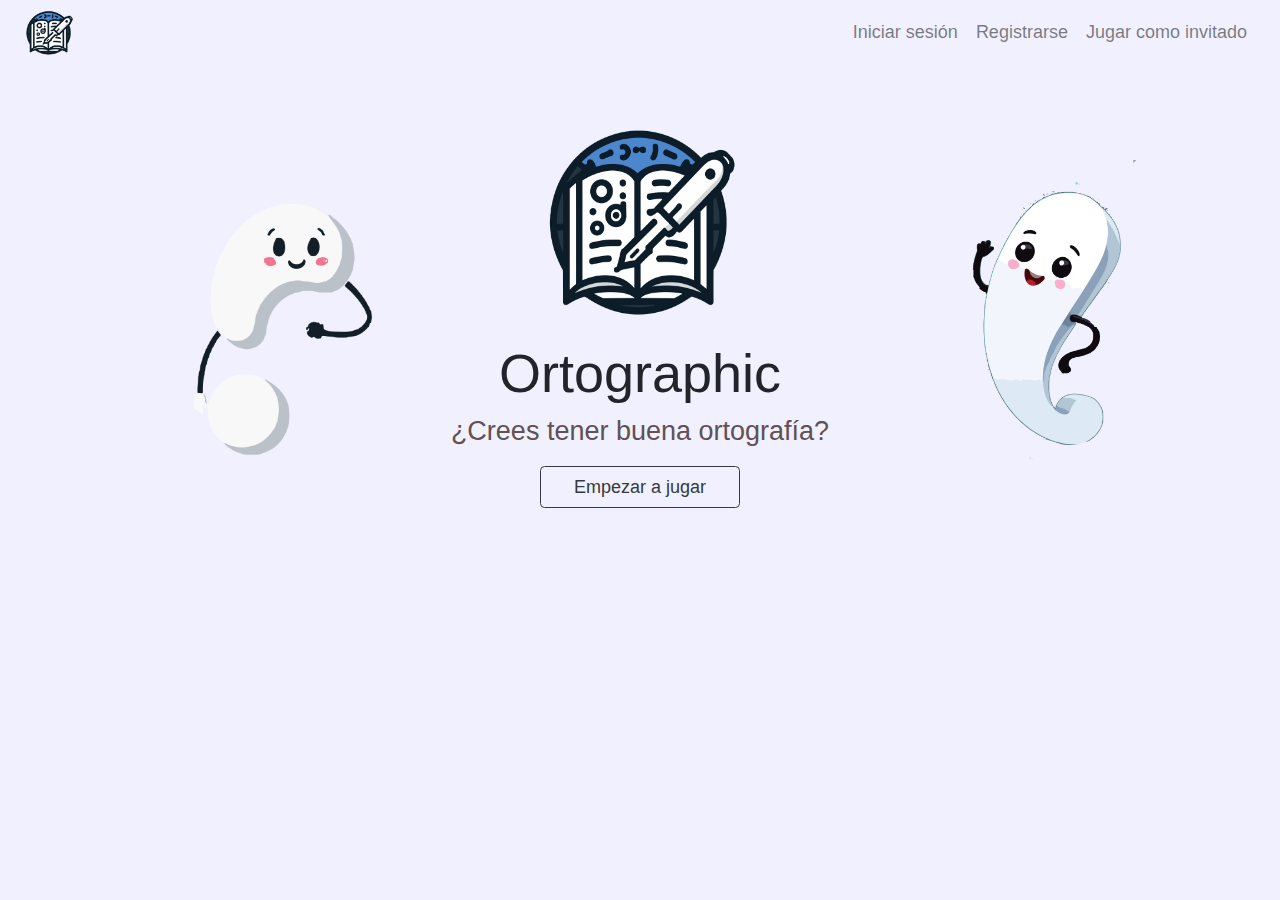
==== index.html @ 2eb11c01 "Agrege placeholders" ====
<!DOCTYPE html>
<html lang="en">

<head>
    <meta charset="UTF-8">
    <meta name="viewport" content="width=device-width, initial-scale=1.0">
    <!--Boostrap-->
    <link rel="stylesheet" href="https://cdn.jsdelivr.net/npm/bootstrap@4.4.1/dist/css/bootstrap.min.css"
        integrity="sha384-Vkoo8x4CGsO3+Hhxv8T/Q5PaXtkKtu6ug5TOeNV6gBiFeWPGFN9MuhOf23Q9Ifjh" crossorigin="anonymous">
    <!--CSS-->
    <link rel="stylesheet" href="assets/css/index.css">
    <link rel="shortcut icon" href="assets/imagenes/logoOrtographic.webp" type="image/x-icon">
    <title>Ortographic game</title>
</head>

<body>
    <nav class="navbar navbar-expand-sm navbar-light">
        <div class="container-fluid">
            <button class="navbar-toggler" type="button" data-bs-toggle="collapse" data-bs-target="#navbar-toggler"
                aria-controls="navbarTogglerDemo01" aria-expanded="false" aria-label="Toggle navigation">
                <span class="navbar-toggler-icon"></span>
            </button>
            <div class="collapse navbar-collapse" id="navbar-toggler">
                <img src="assets/imagenes/logoOrtographic.webp" width="50" alt="Logo Ortographic" class="Logo-index">
                <ul class="navbar-nav d-flex justify-content-center align-items-center">
                    <li class="nav-item">
                        <a class="nav-link " aria-current="page" href="login.html">Iniciar sesión</a>
                    </li>
                    <li class="nav-item">
                        <a class="nav-link" href="registro.html">Registrarse</a>
                    </li>
                    <li class="nav-item">
                        <a class="nav-link" href="invitado.html">Jugar como invitado</a>
                    </li>
                </ul>
            </div>
        </div>
    </nav>
    <div class="hero align-items-strethc" id="hero">
        <div class="hero-principal d-flex flex-column justify-content-center align-items-center">
            <img src="assets/imagenes/logoOrtographic.webp" alt="Logo Ortographic" class="hero-imagen">
            <h1>Ortographic</h1>
            <h2>¿Crees tener buena ortografía?</h2>
            <img src="assets/imagenes/Grammi.webp" alt="Grammi" class="grammi">
            <img src="assets/imagenes/Queest.webp" alt="Queest" class="queest">
            <button type="button" class="btn btn-outline-dark">Empezar a jugar</button>
        </div>
    </div>

    <script src="https://cdn.jsdelivr.net/npm/bootstrap@5.3.2/dist/js/bootstrap.min.js"
        integrity="sha384-BBtl+eGJRgqQAUMxJ7pMwbEyER4l1g+O15P+16Ep7Q9Q+zqX6gSbd85u4mG4QzX+"
        crossorigin="anonymous"></script>
</body>

</html>
---- assets/css/index.css ----
@import url('https://fonts.googleapis.com/css2?family=Edu+TAS+Beginner&family=Rubik+Dirt&display=swap');

* {
    padding: 0;
    margin: 0;
    font-size: 18px;
    /* background: #f5f6f7; */
    background: rgb(240, 240, 255);
}

.navbar {
    padding: 0.5rem;
    background-color: rgb(240, 240, 255);
}

.navbar-collapse {
    align-items: center;
    justify-content: space-between;
}

@media screen and (max-width: 575px) {
    .Logo-index {
        display: none;
    }

    .grammi {
        display: none;
    }

    .queest {
        display: none;
    }
}

@media screen and (max-width: 992px) {
    .grammi {
        display: none;
    }

    .queest {
        display: none;
    }
}

.hero {
    background: #f5f6f7;
    min-height: 450px;
    text-align: center;
}

.hero-principal {
    padding: 2rem;
}

.hero-imagen {
    width: 200px;
    height: 200px;
    margin: 20px;
}

.hero-principal h1 {
    /* font-family: 'Rubik Dirt', cursive; */
    font-size: 3rem;
}

.hero-principal h2 {
    font-size: 1.5rem;
    color: #615151;
}

.grammi {
    width: 300px;
    height: 300px;
    position: absolute;
    right: 5rem;
}

.queest {
    width: 350px;
    height: 350px;
    position: absolute;
    left: 4rem;
}

.btn {
    margin: 10px;
    width: 200px;
    background: rgb(240, 240, 255);
}
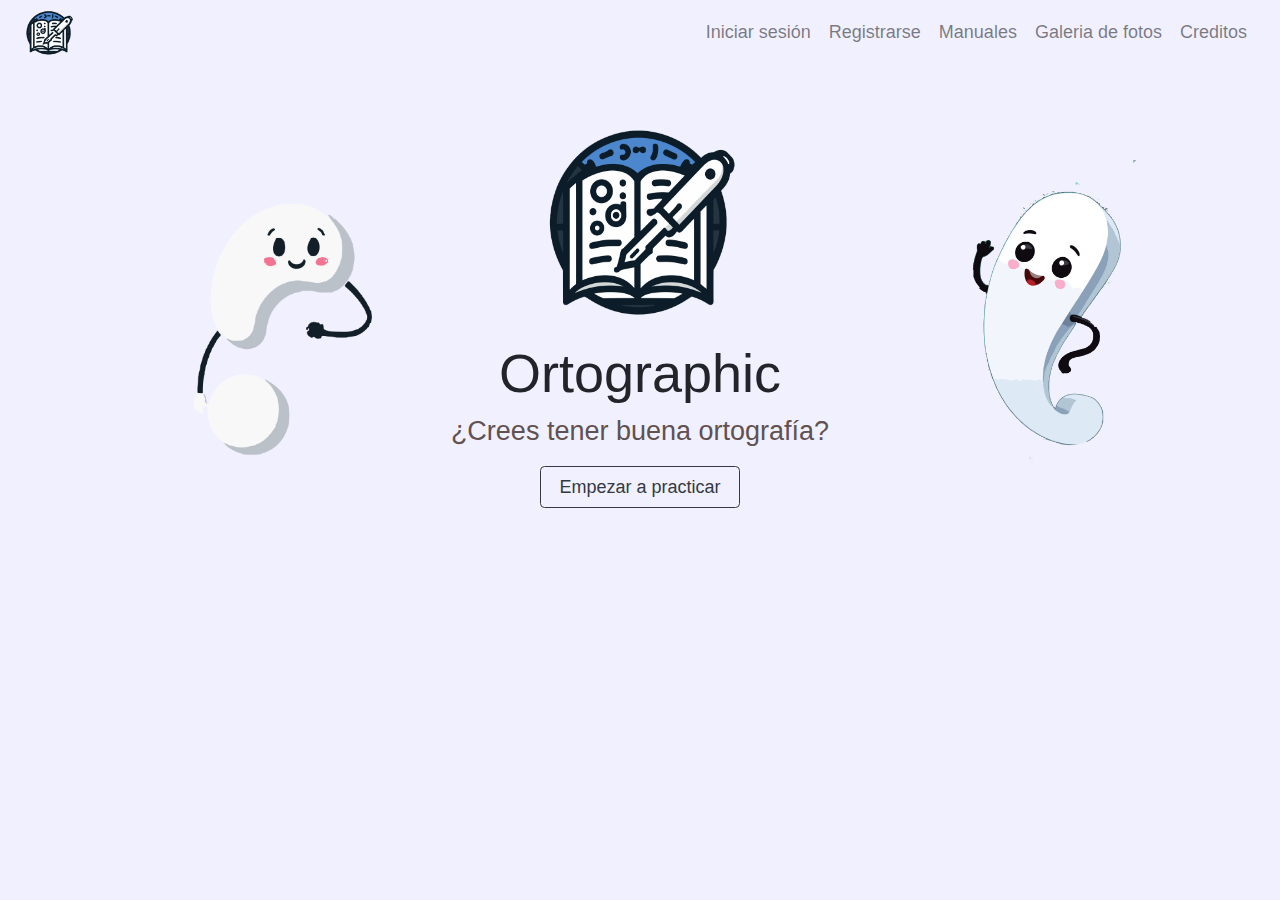
==== commit 55a954b5: "Cambios en la barra de navegación" ====
--- a/index.html
+++ b/index.html
@@ -14,7 +14,7 @@
 </head>
 
 <body>
-    <nav class="navbar navbar-expand-sm navbar-light">
+    <nav class="navbar navbar-expand-md navbar-light">
         <div class="container-fluid">
             <button class="navbar-toggler" type="button" data-bs-toggle="collapse" data-bs-target="#navbar-toggler"
                 aria-controls="navbarTogglerDemo01" aria-expanded="false" aria-label="Toggle navigation">
@@ -30,7 +30,13 @@
                         <a class="nav-link" href="registro.html">Registrarse</a>
                     </li>
                     <li class="nav-item">
-                        <a class="nav-link" href="invitado.html">Jugar como invitado</a>
+                        <a class="nav-link" href="#">Manuales</a>
+                    </li>
+                    <li class="nav-item">
+                        <a class="nav-link" href="#">Galeria de fotos</a>
+                    </li>
+                    <li class="nav-item">
+                        <a class="nav-link" href="#">Creditos</a>
                     </li>
                 </ul>
             </div>
@@ -43,7 +49,7 @@
             <h2>¿Crees tener buena ortografía?</h2>
             <img src="assets/imagenes/Grammi.webp" alt="Grammi" class="grammi">
             <img src="assets/imagenes/Queest.webp" alt="Queest" class="queest">
-            <button type="button" class="btn btn-outline-dark">Empezar a jugar</button>
+            <button type="button" class="btn btn-outline-dark">Empezar a practicar</button>
         </div>
     </div>
 
--- a/assets/css/index.css
+++ b/assets/css/index.css
@@ -5,6 +5,9 @@
     margin: 0;
     font-size: 18px;
     /* background: #f5f6f7; */
+}
+
+body {
     background: rgb(240, 240, 255);
 }
 
@@ -18,20 +21,6 @@
     justify-content: space-between;
 }
 
-@media screen and (max-width: 575px) {
-    .Logo-index {
-        display: none;
-    }
-
-    .grammi {
-        display: none;
-    }
-
-    .queest {
-        display: none;
-    }
-}
-
 @media screen and (max-width: 992px) {
     .grammi {
         display: none;
@@ -42,8 +31,13 @@
     }
 }
 
+@media screen and (max-width: 767px) {
+    .Logo-index {
+        display: none;
+    }
+}
+
 .hero {
-    background: #f5f6f7;
     min-height: 450px;
     text-align: center;
 }
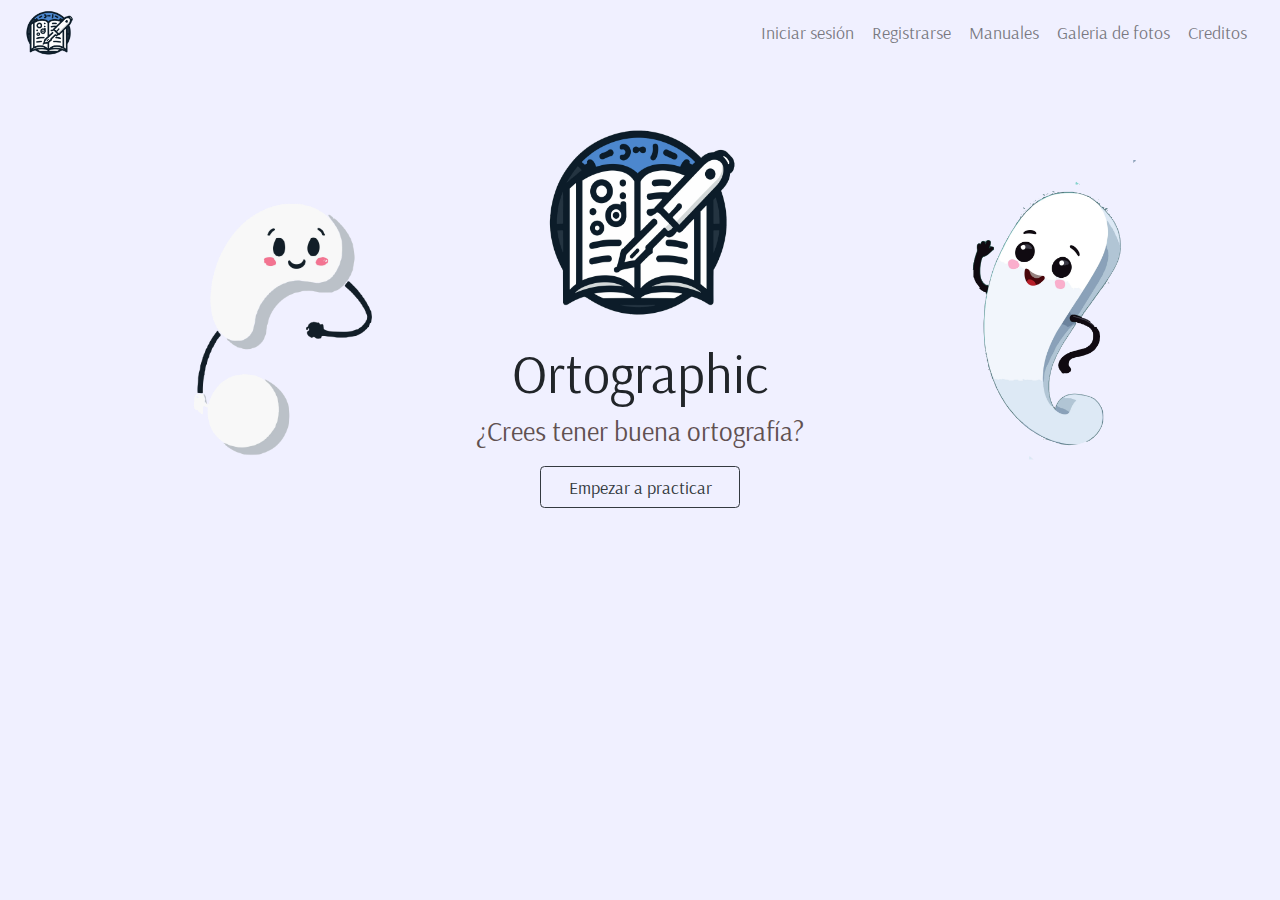
==== commit 298653be: "Agregacion de categorias" ====
--- a/index.html
+++ b/index.html
@@ -49,10 +49,16 @@
             <h2>¿Crees tener buena ortografía?</h2>
             <img src="assets/imagenes/Grammi.webp" alt="Grammi" class="grammi">
             <img src="assets/imagenes/Queest.webp" alt="Queest" class="queest">
-            <button type="button" class="btn btn-outline-dark">Empezar a practicar</button>
+            <button type="button" class="btn btn-outline-dark" id="boton">Empezar a practicar</button>
         </div>
     </div>
 
+
+    <script>
+        document.getElementById('boton').addEventListener('click', function(event) {
+            window.location.href = "categoria.html";
+        });
+    </script>
     <script src="https://cdn.jsdelivr.net/npm/bootstrap@5.3.2/dist/js/bootstrap.min.js"
         integrity="sha384-BBtl+eGJRgqQAUMxJ7pMwbEyER4l1g+O15P+16Ep7Q9Q+zqX6gSbd85u4mG4QzX+"
         crossorigin="anonymous"></script>
--- a/assets/css/index.css
+++ b/assets/css/index.css
@@ -1,4 +1,5 @@
 @import url('https://fonts.googleapis.com/css2?family=Edu+TAS+Beginner&family=Rubik+Dirt&display=swap');
+@import url('https://fonts.googleapis.com/css2?family=Arsenal&display=swap');
 
 * {
     padding: 0;
@@ -12,6 +13,7 @@
 }
 
 .navbar {
+    font-family: 'Arsenal', sans-serif;
     padding: 0.5rem;
     background-color: rgb(240, 240, 255);
 }
@@ -53,11 +55,13 @@
 }
 
 .hero-principal h1 {
-    /* font-family: 'Rubik Dirt', cursive; */
+    user-select: none;
+    font-family: 'Arsenal', sans-serif;
     font-size: 3rem;
 }
 
 .hero-principal h2 {
+    font-family: 'Arsenal', sans-serif;
     font-size: 1.5rem;
     color: #615151;
 }
@@ -77,6 +81,7 @@
 }
 
 .btn {
+    font-family: 'Arsenal', sans-serif;
     margin: 10px;
     width: 200px;
     background: rgb(240, 240, 255);
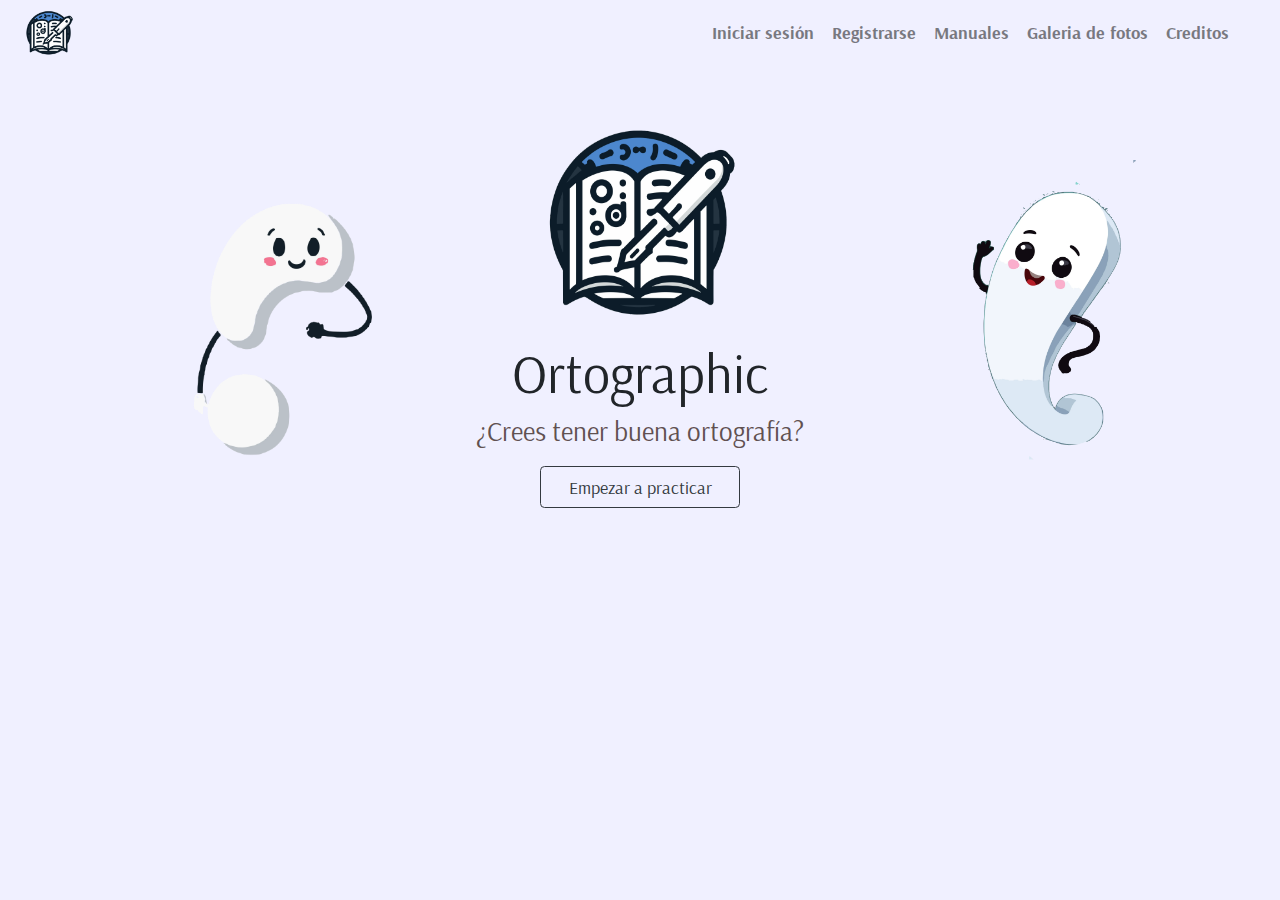
==== commit df0856f1: "Cambiod" ====
--- a/index.html
+++ b/index.html
@@ -24,10 +24,10 @@
                 <img src="assets/imagenes/logoOrtographic.webp" width="50" alt="Logo Ortographic" class="Logo-index">
                 <ul class="navbar-nav d-flex justify-content-center align-items-center">
                     <li class="nav-item">
-                        <a class="nav-link " aria-current="page" href="login.html">Iniciar sesión</a>
+                        <a class="nav-link " aria-current="page" href="sesion_inicio.html">Iniciar sesión</a>
                     </li>
                     <li class="nav-item">
-                        <a class="nav-link" href="registro.html">Registrarse</a>
+                        <a class="nav-link" href="registro_usuario.html">Registrarse</a>
                     </li>
                     <li class="nav-item">
                         <a class="nav-link" href="#">Manuales</a>
@@ -37,6 +37,9 @@
                     </li>
                     <li class="nav-item">
                         <a class="nav-link" href="#">Creditos</a>
+                    </li>
+                    <li class="nav-link">
+                        <a class="nav-link" href="bd/cerrar_sesion.php" id="logout-link" style="display: none;">Cerrar sesión</a>
                     </li>
                 </ul>
             </div>
@@ -53,10 +56,11 @@
         </div>
     </div>
 
+    <script src="https://code.jquery.com/jquery-3.6.0.min.js"></script>
 
     <script>
         document.getElementById('boton').addEventListener('click', function(event) {
-            window.location.href = "categoria.html";
+            window.location.href = "categoria.php";
         });
     </script>
     <script src="https://cdn.jsdelivr.net/npm/bootstrap@5.3.2/dist/js/bootstrap.min.js"
--- a/assets/css/index.css
+++ b/assets/css/index.css
@@ -21,6 +21,10 @@
 .navbar-collapse {
     align-items: center;
     justify-content: space-between;
+}
+
+.navbar a{
+    font-weight: bold;
 }
 
 @media screen and (max-width: 992px) {
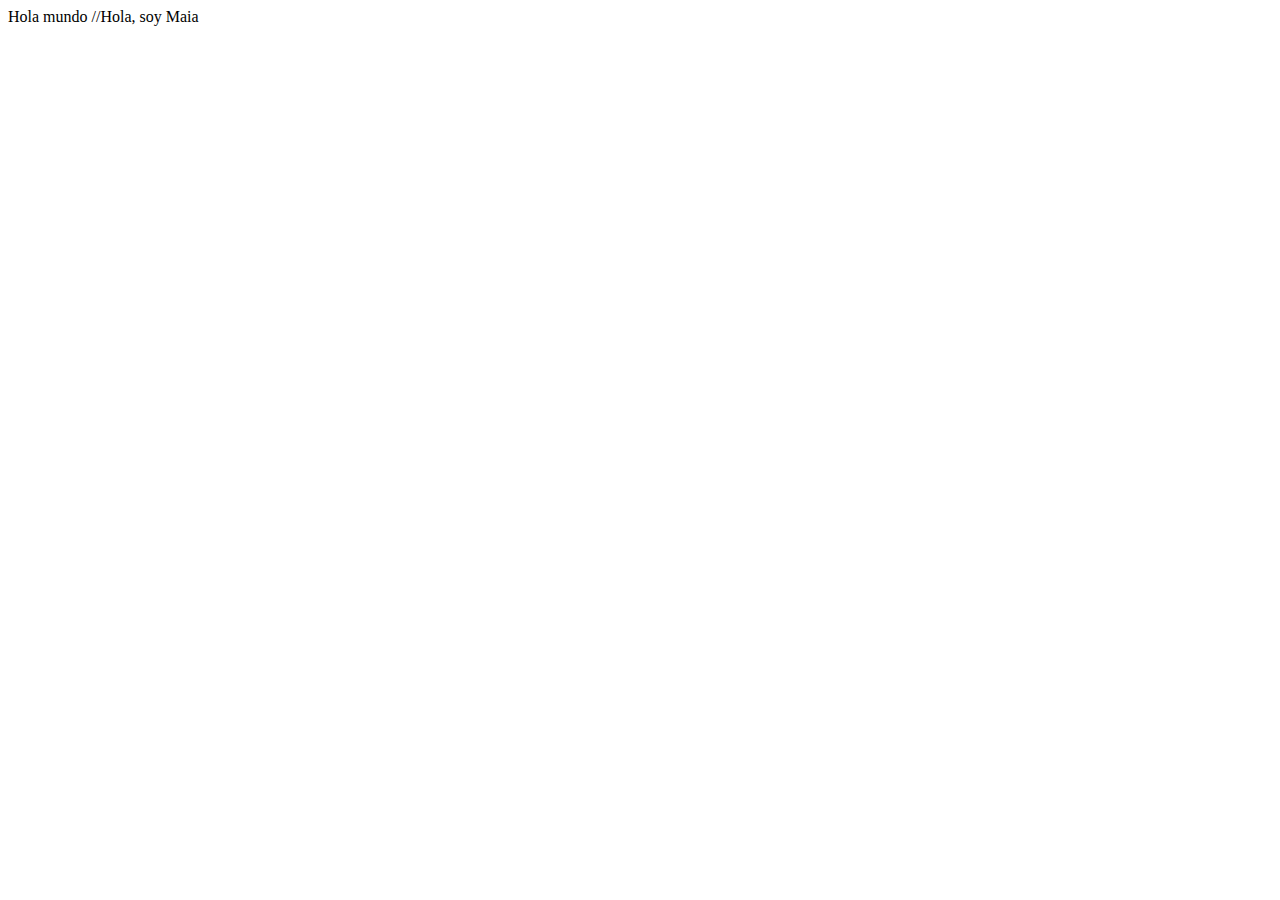
==== commit afcfca83: "actualizacion" ====
--- a/index.html
+++ b/index.html
@@ -1,71 +1,15 @@
 <!DOCTYPE html>
 <html lang="en">
-
 <head>
     <meta charset="UTF-8">
     <meta name="viewport" content="width=device-width, initial-scale=1.0">
     <!--Boostrap-->
-    <link rel="stylesheet" href="https://cdn.jsdelivr.net/npm/bootstrap@4.4.1/dist/css/bootstrap.min.css"
-        integrity="sha384-Vkoo8x4CGsO3+Hhxv8T/Q5PaXtkKtu6ug5TOeNV6gBiFeWPGFN9MuhOf23Q9Ifjh" crossorigin="anonymous">
-    <!--CSS-->
-    <link rel="stylesheet" href="assets/css/index.css">
-    <link rel="shortcut icon" href="assets/imagenes/logoOrtographic.webp" type="image/x-icon">
     <title>Ortographic game</title>
 </head>
-
 <body>
-    <nav class="navbar navbar-expand-md navbar-light">
-        <div class="container-fluid">
-            <button class="navbar-toggler" type="button" data-bs-toggle="collapse" data-bs-target="#navbar-toggler"
-                aria-controls="navbarTogglerDemo01" aria-expanded="false" aria-label="Toggle navigation">
-                <span class="navbar-toggler-icon"></span>
-            </button>
-            <div class="collapse navbar-collapse" id="navbar-toggler">
-                <img src="assets/imagenes/logoOrtographic.webp" width="50" alt="Logo Ortographic" class="Logo-index">
-                <ul class="navbar-nav d-flex justify-content-center align-items-center">
-                    <li class="nav-item">
-                        <a class="nav-link " aria-current="page" href="sesion_inicio.html">Iniciar sesión</a>
-                    </li>
-                    <li class="nav-item">
-                        <a class="nav-link" href="registro_usuario.html">Registrarse</a>
-                    </li>
-                    <li class="nav-item">
-                        <a class="nav-link" href="#">Manuales</a>
-                    </li>
-                    <li class="nav-item">
-                        <a class="nav-link" href="#">Galeria de fotos</a>
-                    </li>
-                    <li class="nav-item">
-                        <a class="nav-link" href="#">Creditos</a>
-                    </li>
-                    <li class="nav-link">
-                        <a class="nav-link" href="bd/cerrar_sesion.php" id="logout-link" style="display: none;">Cerrar sesión</a>
-                    </li>
-                </ul>
-            </div>
-        </div>
-    </nav>
-    <div class="hero align-items-strethc" id="hero">
-        <div class="hero-principal d-flex flex-column justify-content-center align-items-center">
-            <img src="assets/imagenes/logoOrtographic.webp" alt="Logo Ortographic" class="hero-imagen">
-            <h1>Ortographic</h1>
-            <h2>¿Crees tener buena ortografía?</h2>
-            <img src="assets/imagenes/Grammi.webp" alt="Grammi" class="grammi">
-            <img src="assets/imagenes/Queest.webp" alt="Queest" class="queest">
-            <button type="button" class="btn btn-outline-dark" id="boton">Empezar a practicar</button>
-        </div>
+    <div class="app">
+        Hola mundo 
+        //Hola, soy Maia
     </div>
-
-    <script src="https://code.jquery.com/jquery-3.6.0.min.js"></script>
-
-    <script>
-        document.getElementById('boton').addEventListener('click', function(event) {
-            window.location.href = "categoria.php";
-        });
-    </script>
-    <script src="https://cdn.jsdelivr.net/npm/bootstrap@5.3.2/dist/js/bootstrap.min.js"
-        integrity="sha384-BBtl+eGJRgqQAUMxJ7pMwbEyER4l1g+O15P+16Ep7Q9Q+zqX6gSbd85u4mG4QzX+"
-        crossorigin="anonymous"></script>
 </body>
-
 </html>